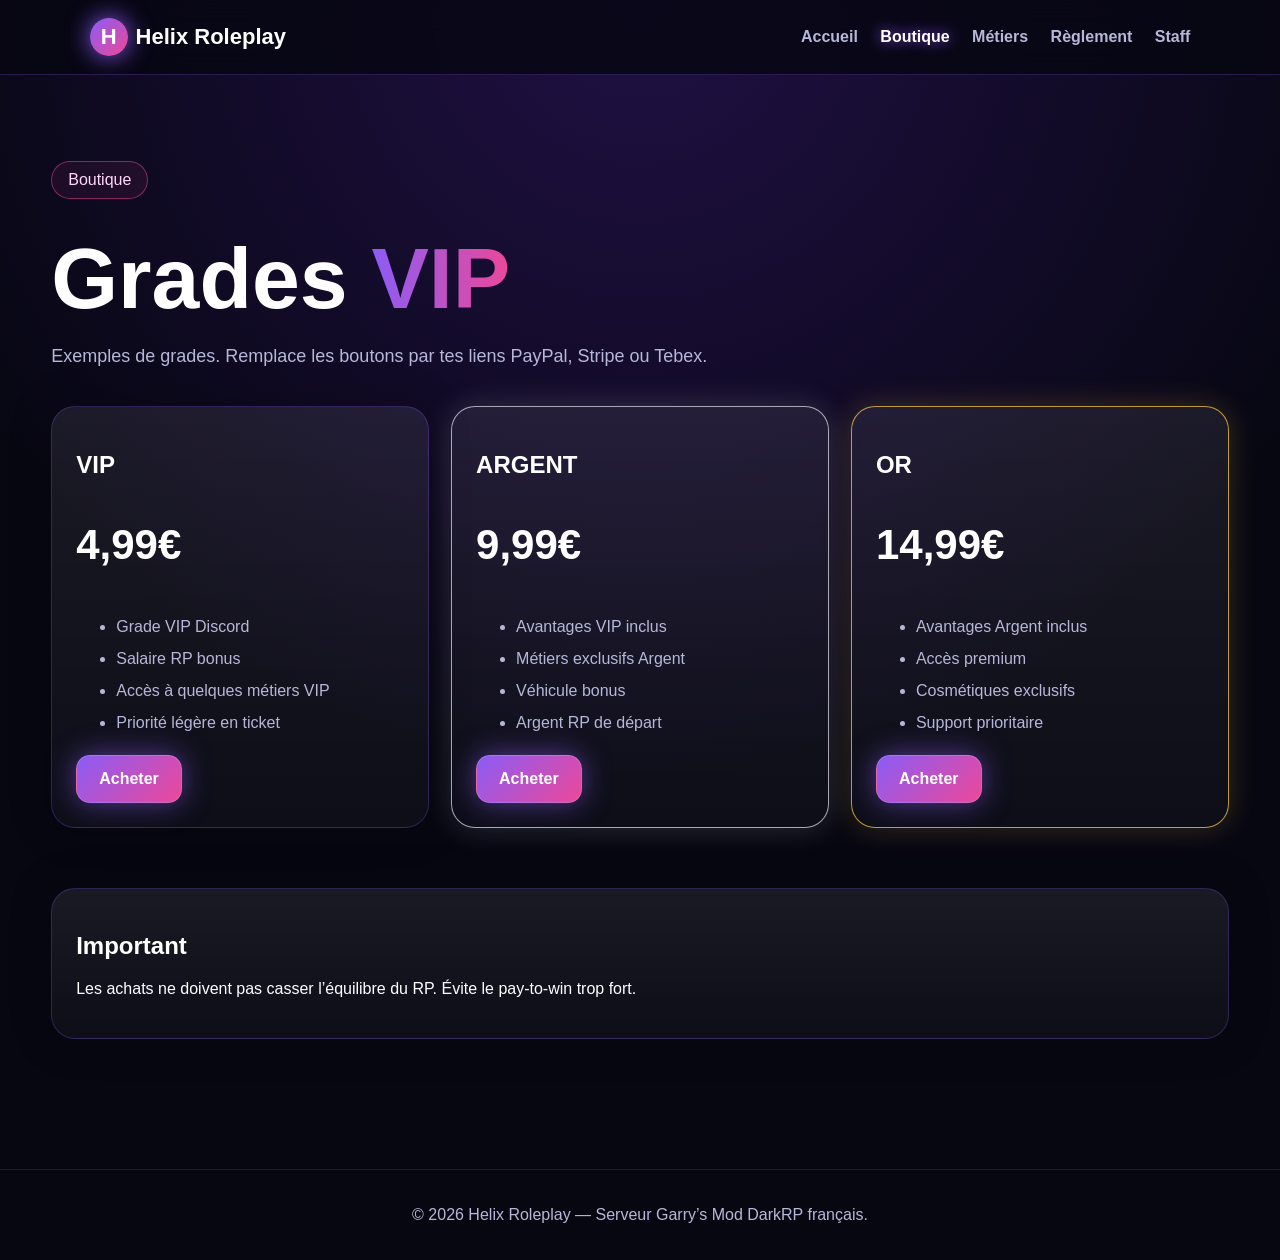
==== helix_roleplay_v6_fixed/boutique.html @ ea12ade0 "Add files via upload" ====
<!DOCTYPE html>
<html lang="fr">
<head>
  <meta charset="UTF-8">
  <meta name="viewport" content="width=device-width, initial-scale=1.0">
  <title>Boutique — Helix Roleplay</title>
  <link rel="stylesheet" href="css/style.css">
</head>
<body>
<header class="nav">
  <a href="index.html" class="brand"><span class="logo">H</span><span>Helix Roleplay</span></a>
  <button class="menu-btn" onclick="toggleMenu()">☰</button>
  <nav id="menu"><a class="" href="index.html">Accueil</a>
<a class="active" href="boutique.html">Boutique</a>
<a class="" href="metiers.html">Métiers</a>
<a class="" href="reglement.html">Règlement</a>
<a class="" href="staff.html">Staff</a></nav>
</header>
<main class="container page"><p class="badge">Boutique</p><h1>Grades <span>VIP</span></h1><p class="subtitle">Exemples de grades. Remplace les boutons par tes liens PayPal, Stripe ou Tebex.</p><section class="shop-grid reveal">
<article class="shop-card"><h2>VIP</h2><p class="price">4,99€</p><ul><li>Grade VIP Discord</li><li>Salaire RP bonus</li><li>Accès à quelques métiers VIP</li><li>Priorité légère en ticket</li></ul><a class="btn primary" href="#">Acheter</a></article>
<article class="shop-card featured"><h2>ARGENT</h2><p class="price">9,99€</p><ul><li>Avantages VIP inclus</li><li>Métiers exclusifs Argent</li><li>Véhicule bonus</li><li>Argent RP de départ</li></ul><a class="btn primary" href="#">Acheter</a></article>
<article class="shop-card gold"><h2>OR</h2><p class="price">14,99€</p><ul><li>Avantages Argent inclus</li><li>Accès premium</li><li>Cosmétiques exclusifs</li><li>Support prioritaire</li></ul><a class="btn primary" href="#">Acheter</a></article>
</section><section class="section"><div class="card"><h2>Important</h2><p>Les achats ne doivent pas casser l’équilibre du RP. Évite le pay-to-win trop fort.</p></div></section></main>
<footer>© 2026 Helix Roleplay — Serveur Garry’s Mod DarkRP français.</footer>
<script src="js/script.js"></script>
</body>
</html>
---- helix_roleplay_v6_fixed/css/style.css ----
:root{--primary:#8b5cf6;--secondary:#ec4899;--dark:#070712;--card:#111122;--text:#fff;--muted:#b7b7d9;--gold:#f7c948;--silver:#d9d9e8}*{box-sizing:border-box}html{scroll-behavior:smooth}body{margin:0;font-family:Arial,Helvetica,sans-serif;background:radial-gradient(circle at top,#201044,#070712 55%);color:var(--text)}a{color:inherit;text-decoration:none}.nav{position:sticky;top:0;z-index:10;display:flex;justify-content:space-between;align-items:center;padding:18px 7%;background:rgba(7,7,18,.82);backdrop-filter:blur(14px);border-bottom:1px solid rgba(139,92,246,.25)}.brand{display:flex;align-items:center;font-weight:900;font-size:22px}.logo{display:inline-grid;place-items:center;width:38px;height:38px;border-radius:50%;background:linear-gradient(135deg,var(--primary),var(--secondary));box-shadow:0 0 25px var(--primary);margin-right:8px}nav a{margin-left:18px;color:var(--muted);font-weight:700}.active,nav a:hover{color:#fff;text-shadow:0 0 14px var(--primary)}.menu-btn{display:none;background:transparent;color:#fff;border:0;font-size:28px}.hero{min-height:82vh;display:grid;place-items:center;text-align:center;padding:40px 7%}.hero-content{max-width:920px}.badge{display:inline-block;padding:9px 16px;border:1px solid rgba(236,72,153,.5);border-radius:999px;color:#ffd7fa;background:rgba(236,72,153,.08)}h1{font-size:clamp(42px,7vw,86px);line-height:1;margin:20px 0}h1 span,h2 span{background:linear-gradient(90deg,var(--primary),var(--secondary));-webkit-background-clip:text;background-clip:text;color:transparent}.subtitle{color:var(--muted);font-size:18px;line-height:1.7}.muted{color:var(--muted)}.actions{display:flex;gap:16px;justify-content:center;flex-wrap:wrap;margin-top:30px}.btn{display:inline-block;border:1px solid rgba(255,255,255,.16);padding:14px 22px;border-radius:14px;background:rgba(255,255,255,.06);font-weight:800;cursor:pointer}.btn.primary{background:linear-gradient(135deg,var(--primary),var(--secondary));box-shadow:0 0 28px rgba(139,92,246,.55)}.btn:hover{transform:translateY(-2px);transition:.2s}.server-box{margin:28px auto 0;max-width:560px;padding:17px;border-radius:18px;background:rgba(17,17,34,.72);border:1px solid rgba(139,92,246,.28)}.server-box span{color:var(--muted);margin-right:8px}.container{width:min(1180px,92%);margin:auto}.page{padding:70px 0}.section{padding:60px 0}.grid-3,.grid-4,.jobs-grid,.shop-grid{display:grid;gap:22px}.grid-3{grid-template-columns:repeat(3,1fr)}.grid-4{grid-template-columns:repeat(4,1fr)}.jobs-grid{grid-template-columns:repeat(auto-fit,minmax(240px,1fr))}.shop-grid{grid-template-columns:repeat(auto-fit,minmax(280px,1fr));margin-top:34px}.card,.shop-card,.rule,.form{background:linear-gradient(180deg,rgba(255,255,255,.08),rgba(255,255,255,.03));border:1px solid rgba(139,92,246,.25);border-radius:24px;padding:24px;box-shadow:0 0 40px rgba(0,0,0,.25)}.card:hover,.shop-card:hover,.big-link:hover{box-shadow:0 0 32px rgba(139,92,246,.3);transform:translateY(-3px);transition:.2s}.big-link{padding:28px;border-radius:22px;background:rgba(139,92,246,.12);border:1px solid rgba(139,92,246,.25);font-weight:900;text-align:center}.price{font-size:42px;font-weight:900}.shop-card ul{line-height:2;color:var(--muted)}.featured{border-color:rgba(217,217,232,.75);box-shadow:0 0 30px rgba(217,217,232,.18)}.gold{border-color:rgba(247,201,72,.75);box-shadow:0 0 30px rgba(247,201,72,.2)}.rules{display:grid;gap:18px}.rule h3{color:#ffdbff}.form{display:grid;gap:16px;max-width:760px}.form input,.form textarea{width:100%;padding:15px;border-radius:14px;border:1px solid rgba(139,92,246,.3);background:#090916;color:#fff}.form textarea{min-height:130px}.pill{display:inline-block;margin-top:12px;padding:8px 12px;border-radius:999px;background:rgba(139,92,246,.14);color:#e7ddff}.reveal{opacity:0;transform:translateY(18px);transition:.7s}.reveal.show{opacity:1;transform:none}footer{text-align:center;color:var(--muted);padding:36px;border-top:1px solid rgba(139,92,246,.18)}@media(max-width:820px){.nav{align-items:flex-start}.menu-btn{display:block}nav{display:none;width:100%;padding-top:12px}nav.open{display:grid;gap:12px}nav a{margin:0}.grid-3,.grid-4{grid-template-columns:1fr}h1{font-size:42px}}
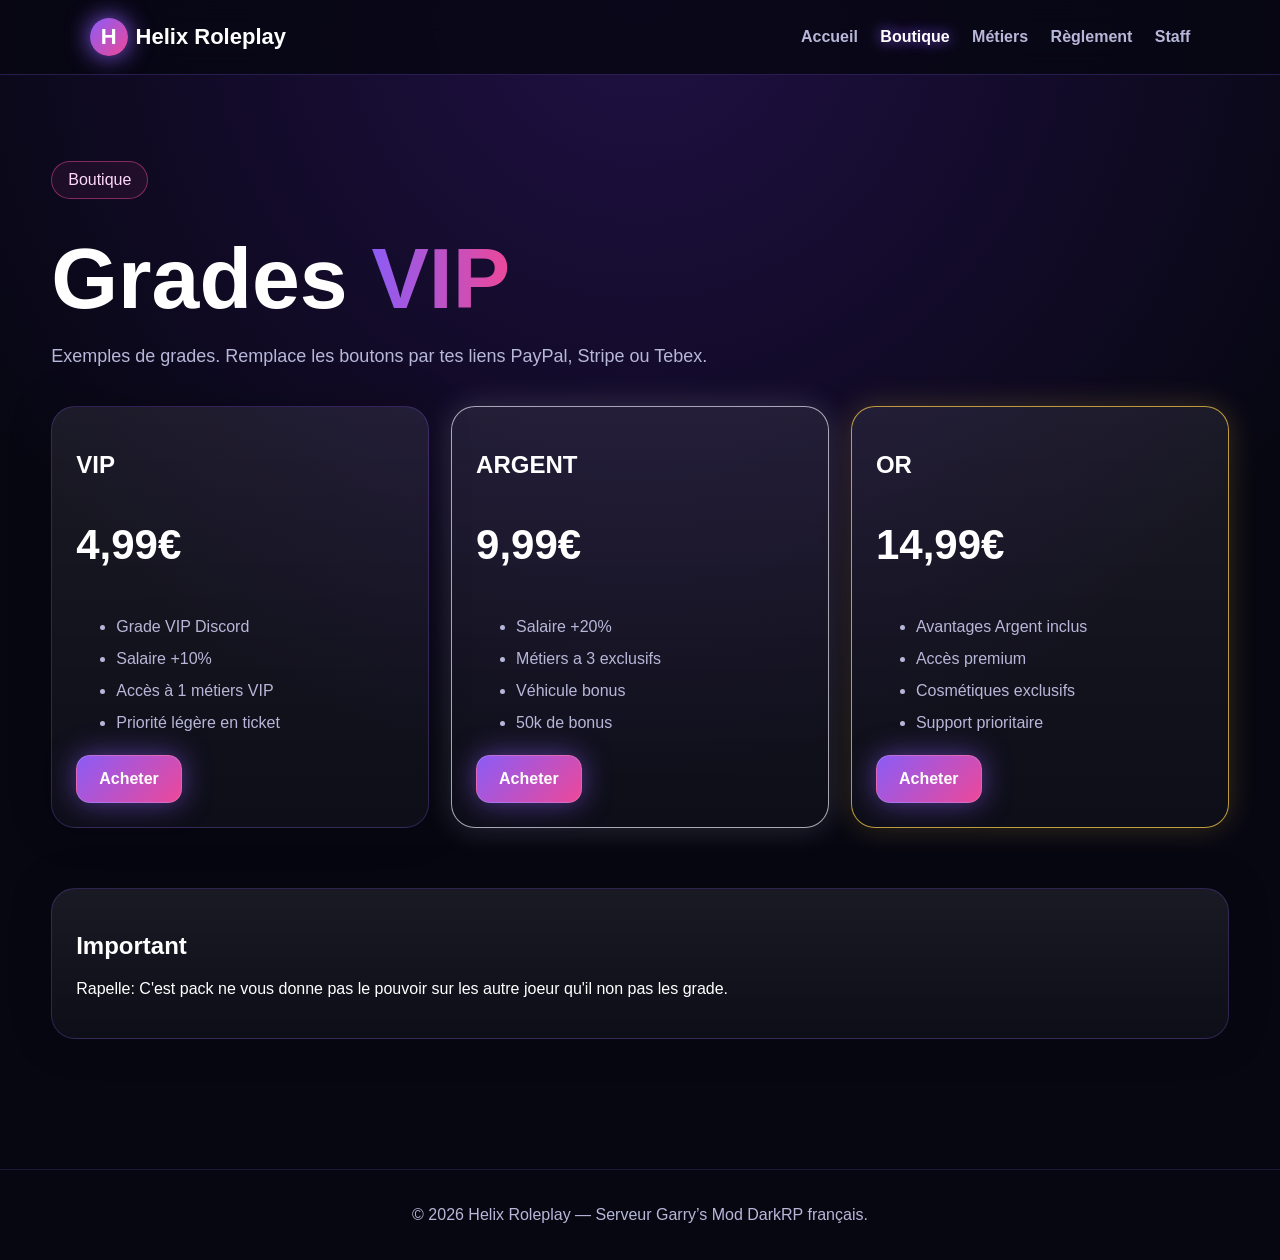
==== commit 14b788b9: "Update boutique.html" ====
--- a/helix_roleplay_v6_fixed/boutique.html
+++ b/helix_roleplay_v6_fixed/boutique.html
@@ -17,11 +17,11 @@
 <a class="" href="staff.html">Staff</a></nav>
 </header>
 <main class="container page"><p class="badge">Boutique</p><h1>Grades <span>VIP</span></h1><p class="subtitle">Exemples de grades. Remplace les boutons par tes liens PayPal, Stripe ou Tebex.</p><section class="shop-grid reveal">
-<article class="shop-card"><h2>VIP</h2><p class="price">4,99€</p><ul><li>Grade VIP Discord</li><li>Salaire RP bonus</li><li>Accès à quelques métiers VIP</li><li>Priorité légère en ticket</li></ul><a class="btn primary" href="#">Acheter</a></article>
-<article class="shop-card featured"><h2>ARGENT</h2><p class="price">9,99€</p><ul><li>Avantages VIP inclus</li><li>Métiers exclusifs Argent</li><li>Véhicule bonus</li><li>Argent RP de départ</li></ul><a class="btn primary" href="#">Acheter</a></article>
+<article class="shop-card"><h2>VIP</h2><p class="price">4,99€</p><ul><li>Grade VIP Discord</li><li>Salaire +10%</li><li>Accès à 1 métiers VIP</li><li>Priorité légère en ticket</li></ul><a class="btn primary" href="#">Acheter</a></article>
+<article class="shop-card featured"><h2>ARGENT</h2><p class="price">9,99€</p><ul><li>Salaire +20%</li><li>Métiers a 3 exclusifs </li><li>Véhicule bonus</li><li>50k de bonus</li></ul><a class="btn primary" href="#">Acheter</a></article>
 <article class="shop-card gold"><h2>OR</h2><p class="price">14,99€</p><ul><li>Avantages Argent inclus</li><li>Accès premium</li><li>Cosmétiques exclusifs</li><li>Support prioritaire</li></ul><a class="btn primary" href="#">Acheter</a></article>
-</section><section class="section"><div class="card"><h2>Important</h2><p>Les achats ne doivent pas casser l’équilibre du RP. Évite le pay-to-win trop fort.</p></div></section></main>
+</section><section class="section"><div class="card"><h2>Important</h2><p>Rapelle: C'est pack ne vous donne pas le pouvoir sur les autre joeur qu'il non pas les grade.</p></div></section></main>
 <footer>© 2026 Helix Roleplay — Serveur Garry’s Mod DarkRP français.</footer>
 <script src="js/script.js"></script>
 </body>
-</html>+</html>
